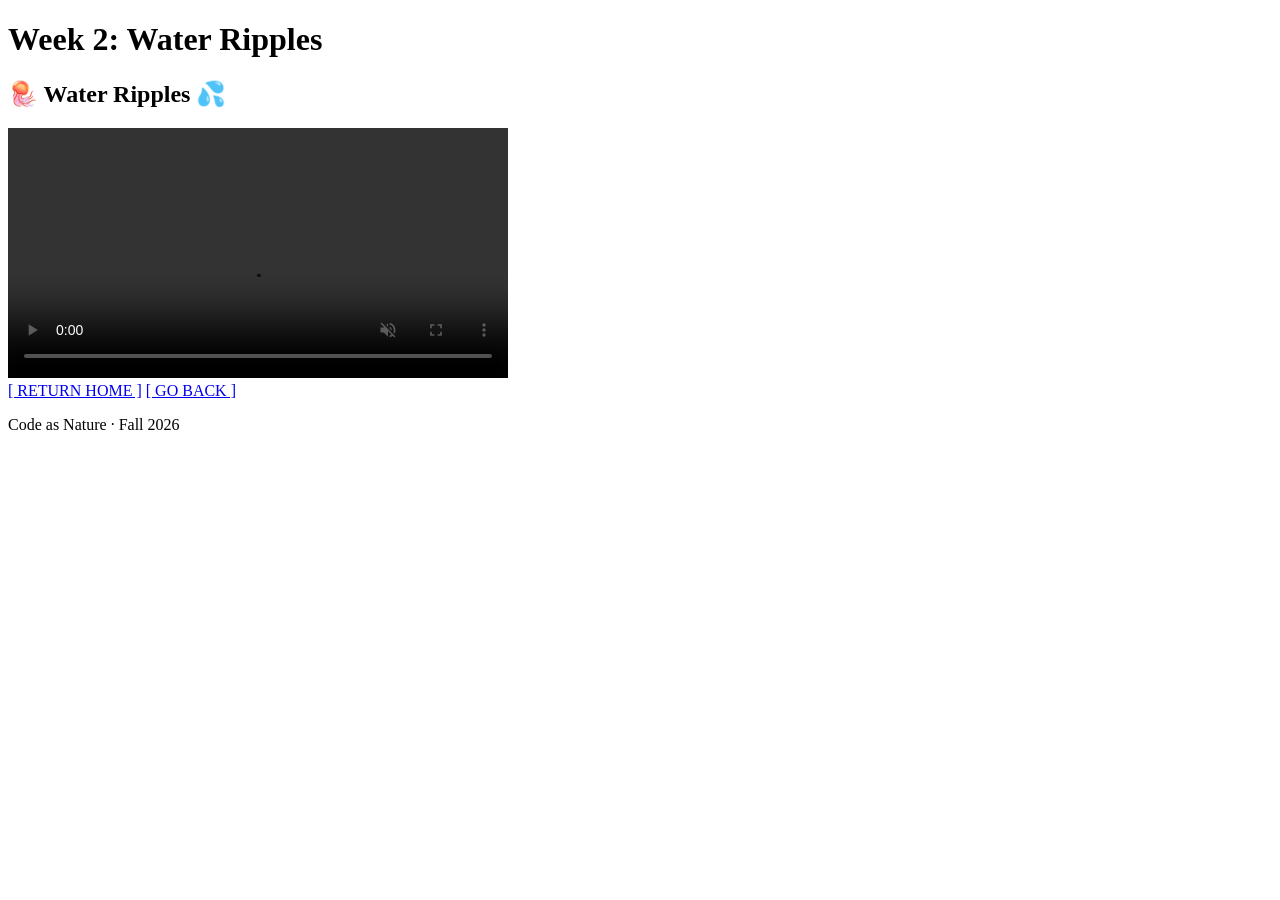
==== index.html @ c303b989 "Add files via upload" ====
<!DOCTYPE html>

<html lang="en">

<head>

  <meta charset="UTF-8">

  <meta name="viewport" content="width=device-width, initial-scale=1.0">

  <title>Week 2 - Water Ripples</title>

  <link rel="stylesheet" href="../style.css">

</head>

<body class="week-page">

  <h1>Week 2: Water Ripples</h1>

  <main class="project">

    <h2>🪼 Water Ripples 💦</h2>

    <div class="artwork">

      <video

        src="week2.mp4"

        controls

        autoplay

        loop

        muted

        playsinline

        style="width: 500px; max-width: 100%;"

      ></video>

    </div>

  </main>

  <footer>

    <nav class="page-nav">

      <a href="../index.html">[ RETURN HOME ]</a>

      <a href="javascript:history.back()">[ GO BACK ]</a>

    </nav>

    <p>Code as Nature · Fall 2026</p>

  </footer>

</body>

</html>
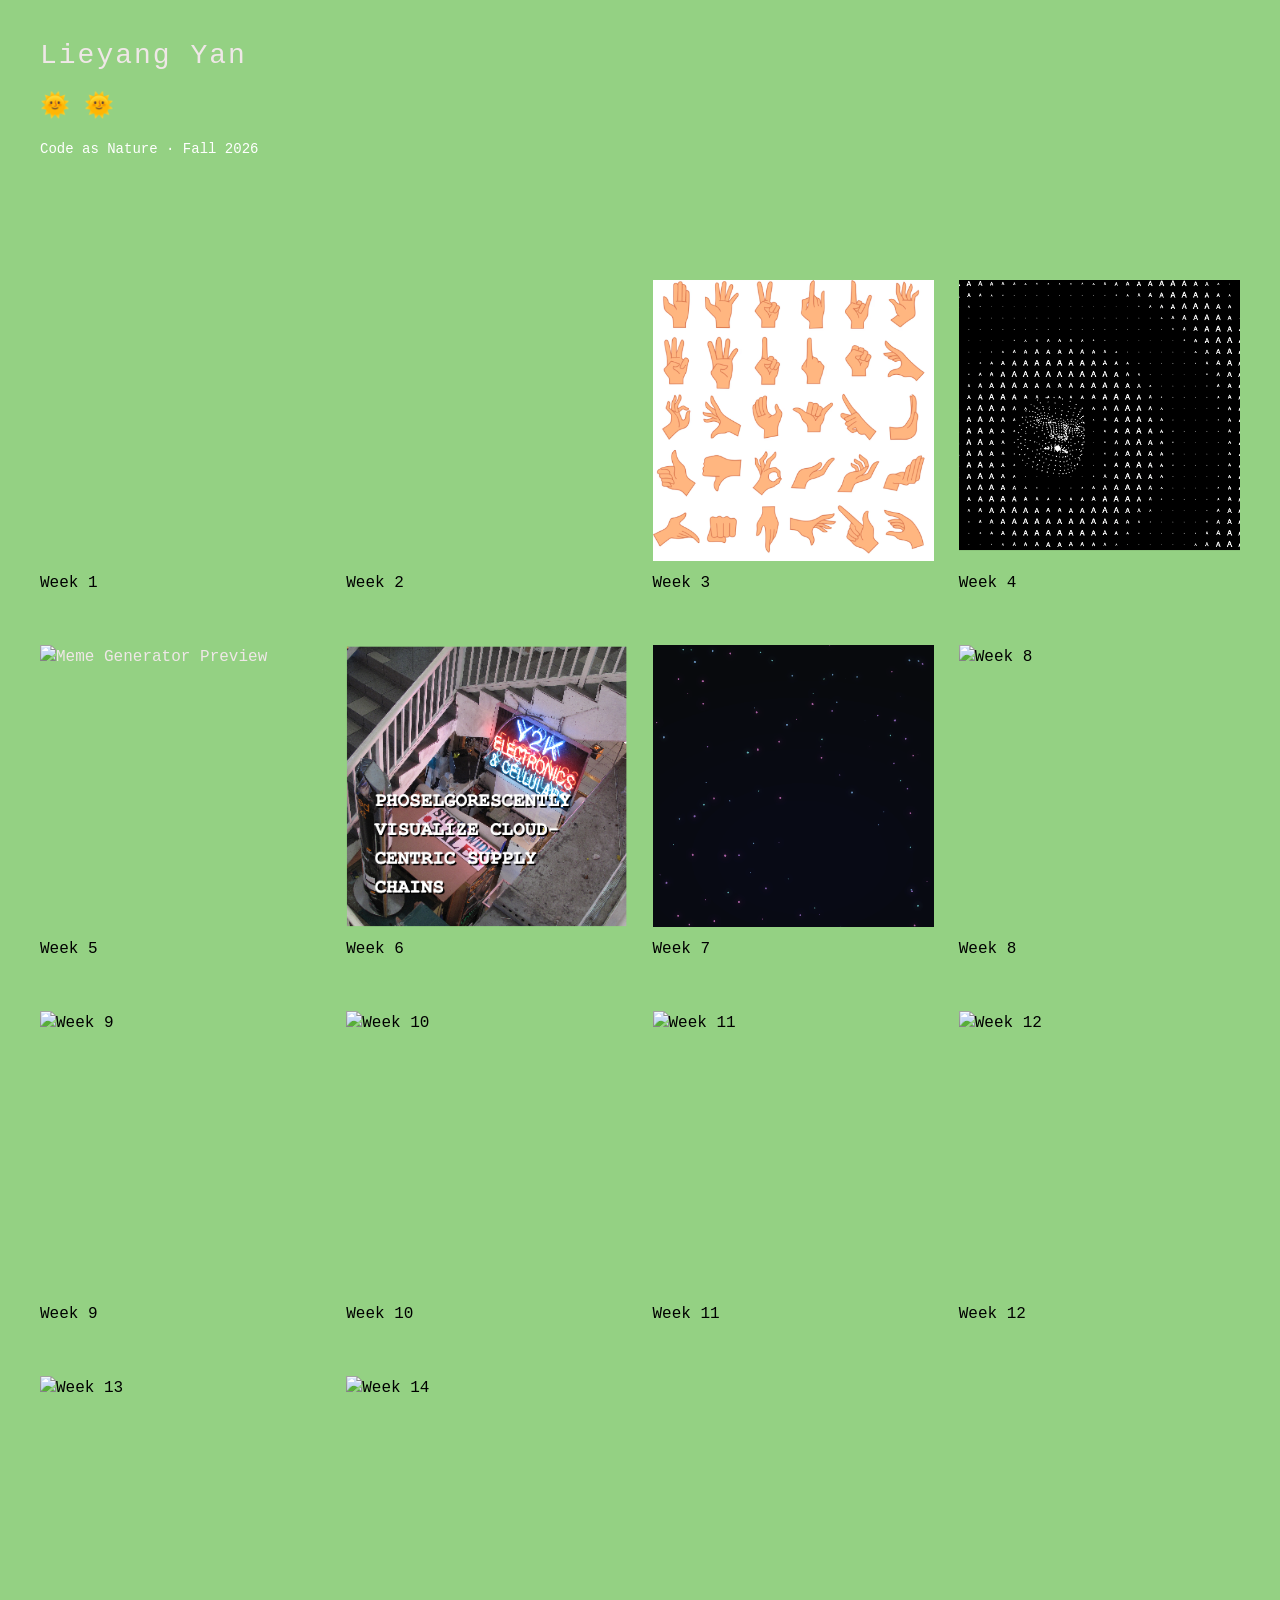
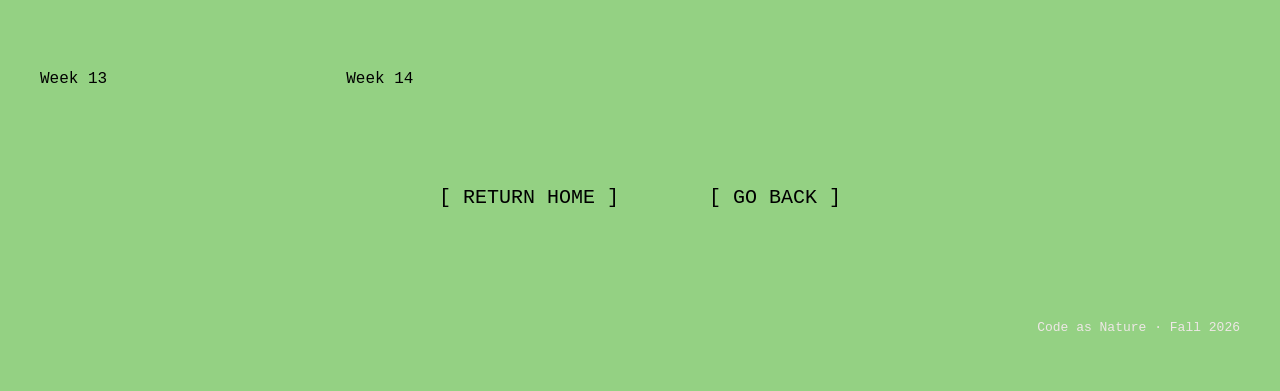
==== commit 8b36b663: "Add files via upload" ====
--- a/index.html
+++ b/index.html
@@ -1,65 +1,454 @@
 <!DOCTYPE html>
-
 <html lang="en">
 
 <head>
 
+  <!-- ========================================
+       PAGE SETTINGS
+       Information for the browser about this page
+  ======================================== -->
+
+  <!--
+  UTF-8 tells the browser how to read text characters correctly.
+  This allows characters such as ä, é, €, →, etc. to display properly.
+  -->
   <meta charset="UTF-8">
 
+  <!--
+  Makes the website resize correctly on different screen sizes,
+  including phones and tablets.
+  -->
   <meta name="viewport" content="width=device-width, initial-scale=1.0">
 
-  <title>Week 2 - Water Ripples</title>
-
-  <link rel="stylesheet" href="../style.css">
+  <!--
+  <title> is the name displayed in the browser tab.
+  It does not normally appear on the webpage itself.
+  -->
+  <title>Lieyang Yan · Fall 2026</title>
+
+  <!--
+  <link> connects this HTML page to another file.
+
+  href tells the browser WHERE that file is located.
+
+  Here we are loading style.css from the same folder as index.html.
+  This CSS file controls the visual appearance of the page.
+  -->
+  <link rel="stylesheet" href="style.css">
 
 </head>
 
-<body class="week-page">
-
-  <h1>Week 2: Water Ripples</h1>
-
-  <main class="project">
-
-    <h2>🪼 Water Ripples 💦</h2>
-
-    <div class="artwork">
-
-      <video
-
-        src="week2.mp4"
-
-        controls
-
-        autoplay
-
-        loop
-
-        muted
-
-        playsinline
-
-        style="width: 500px; max-width: 100%;"
-
-      ></video>
+
+<body>
+
+
+  <!-- ========================================
+       HEADER
+       <header> contains introductory information
+       at the beginning of the page.
+
+       It often contains a title, logo, description,
+       or navigation.
+  ======================================== -->
+<header class="home-header">
+
+  <div class="header-text">
+
+    <h1>Lieyang Yan</h1>
+
+    <h2>🌞 🌞</h2>
+
+    <p class="header-description">
+    Code as Nature · Fall 2026
+
+    </p>
+
+  </div>
+
+  <div id="flower-container"></div>
+
+</header>
+
+
+  <!-- ========================================
+       MAIN CONTENT
+
+       <main> contains the primary content of the page.
+
+       A page normally has one main section.
+  ======================================== -->
+
+  <main>
+
+
+    <!-- ========================================
+         WEEK GRID
+
+         <div> is a general container used to group
+         elements together.
+
+         class="week-grid" gives this container a name
+         that our CSS can use to style it as a grid.
+    ======================================== -->
+
+    <div class="week-grid">
+
+
+      <!-- ========================================
+           WEEK 1
+      ======================================== -->
+
+      <!--
+      <a> creates a link.
+
+      href means "hypertext reference."
+      It tells the browser WHERE to go when the link is clicked.
+
+      Here the browser:
+      1. enters the folder "week1"
+      2. opens the file "index.html"
+
+      class="week" does NOT control where the link goes.
+      It gives the element a name that CSS can use to style it.
+      -->
+
+      <a href="week1/index.html" class="week">
+
+
+        <!--
+        <iframe> displays another webpage INSIDE this webpage.
+
+        src tells the browser which page should appear inside it.
+
+        Here we are displaying week1/preview.html.
+
+        That preview page runs the Week 1 p5.js sketch, so this
+        grid square contains a live version of the sketch instead
+        of a saved image.
+
+        tabindex="-1" prevents the iframe from becoming part of
+        keyboard navigation.
+        -->
+
+        <iframe
+          src="week1/preview.html"
+          class="week-preview"
+          tabindex="-1">
+        </iframe>
+
+        <!-- <h2> is a secondary heading -->
+        <h2>Week 1</h2>
+
+      </a>
+
+
+      <!-- ========================================
+           WEEK 2
+      ======================================== -->
+
+      <a href="week2/index.html" class="week">
+
+  <video
+
+    class="week-preview"
+
+    src="week2/week2.mp4"
+
+    autoplay
+
+    muted
+
+    loop
+
+    playsinline>
+
+  </video>
+
+  <h2>Week 2</h2>
+
+</a>
+
+
+      <!-- ========================================
+           WEEK 3
+      ======================================== -->
+
+      <a href="week3/index.html" class="week">
+
+  <img
+
+src="week3/week3.png"
+
+    class="week-preview"
+
+    alt="Week 3"
+
+  >
+
+  <h2>Week 3</h2>
+
+</a>
+
+
+      <!-- ========================================
+           WEEK 4
+      ======================================== -->
+
+     <a href="week4/index.html" class="week">
+
+  <img
+
+    src="week4/preview.png"
+
+    class="week-preview"
+
+    alt="Week 4 FaceMesh"
+
+  >
+
+  <h2>Week 4</h2>
+
+</a>
+
+
+      <!-- ========================================
+           WEEK 5
+      ======================================== -->
+
+      <a href="week5/index.html" class="week">
+
+  <iframe
+
+    src="week5/preview.html"
+
+    class="week-preview"
+
+    title="Week 5 Meme Generator Preview"
+
+    loading="lazy"
+
+    tabindex="-1">
+
+  </iframe>
+
+  <h2>Week 5</h2>
+
+</a>
+
+
+      <!-- ========================================
+           WEEK 6
+      ======================================== -->
+
+      <a href="week6/index.html" class="week">
+
+  <img
+
+    src="week6/preview.png"
+
+    class="week-preview"
+
+    alt="Week 6"
+
+  >
+
+  <h2>Week 6</h2>
+
+</a>
+      <!-- ========================================
+           WEEK 7
+      ======================================== -->
+<a href="week7/index.html" class="week">
+
+  <img
+
+    src="week7/preview.png"
+
+    class="week-preview"
+
+    alt="Week 7"
+
+  >
+
+  <h2>Week 7</h2>
+
+</a>
+
+
+      <!-- ========================================
+           WEEK 8
+      ======================================== -->
+
+      <a href="week8/index.html" class="week">
+
+        <img src="images/week8.jpg" alt="Week 8">
+
+        <h2>Week 8</h2>
+
+      </a>
+
+
+      <!-- ========================================
+           WEEK 9
+      ======================================== -->
+
+      <a href="week9/index.html" class="week">
+
+        <img src="images/week9.jpg" alt="Week 9">
+
+        <h2>Week 9</h2>
+
+      </a>
+
+
+      <!-- ========================================
+           WEEK 10
+      ======================================== -->
+
+      <a href="week10/index.html" class="week">
+
+        <img src="images/week10.jpg" alt="Week 10">
+
+        <h2>Week 10</h2>
+
+      </a>
+
+
+      <!-- ========================================
+           WEEK 11
+      ======================================== -->
+
+      <a href="week11/index.html" class="week">
+
+        <img src="images/week11.jpg" alt="Week 11">
+
+        <h2>Week 11</h2>
+
+      </a>
+
+
+      <!-- ========================================
+           WEEK 12
+      ======================================== -->
+
+      <a href="week12/index.html" class="week">
+
+        <img src="images/week12.jpg" alt="Week 12">
+
+        <h2>Week 12</h2>
+
+      </a>
+
+
+      <!-- ========================================
+           WEEK 13
+      ======================================== -->
+
+      <a href="week13/index.html" class="week">
+
+        <img src="images/week13.jpg" alt="Week 13">
+
+        <h2>Week 13</h2>
+
+      </a>
+
+
+      <!-- ========================================
+           WEEK 14
+      ======================================== -->
+
+      <a href="week14/index.html" class="week">
+
+        <img src="images/week14.jpg" alt="Week 14">
+
+        <h2>Week 14</h2>
+
+      </a>
+
 
     </div>
 
   </main>
 
+
+  <!-- ========================================
+       NAVIGATION
+
+       <nav> groups links that help visitors move
+       around the website.
+
+       Navigation does NOT have to be at the bottom.
+
+       A <nav> could appear:
+       - inside the header
+       - above the main content
+       - in a sidebar
+       - at the bottom
+       - inside a footer
+
+       We are placing this navigation near the bottom
+       because we want these controls at the end of
+       every page.
+  ======================================== -->
+
+  <nav class="page-nav">
+
+
+    <!--
+    <a> creates a link.
+
+    href="index.html" tells the browser to open
+    the index.html file in the current folder.
+
+    Because this is already the homepage, this link
+    simply reloads the homepage.
+    -->
+
+    <a href="index.html">[ RETURN HOME ]</a>
+
+
+    <!--
+    This link uses JavaScript instead of a file path.
+
+    history.back() tells the browser to return to
+    the previous page in its browsing history.
+    -->
+
+    <a href="javascript:history.back()">[ GO BACK ]</a>
+
+
+  </nav>
+
+
+  <!-- ========================================
+       FOOTER
+
+       <footer> contains information that belongs
+       at the end of the page.
+
+       A footer is NOT the same thing as navigation.
+
+       Footers often contain:
+       - credits
+       - dates
+       - copyright information
+       - contact information
+       - additional links
+
+       A footer CAN contain navigation, but it
+       doesn't have to.
+  ======================================== -->
+
   <footer>
 
-    <nav class="page-nav">
-
-      <a href="../index.html">[ RETURN HOME ]</a>
-
-      <a href="javascript:history.back()">[ GO BACK ]</a>
-
-    </nav>
-
+    <!-- <p> creates a paragraph -->
     <p>Code as Nature · Fall 2026</p>
 
   </footer>
 
+<script src="https://cdn.jsdelivr.net/npm/p5@1.11.8/lib/p5.min.js"></script>
+
+<script src="flower.js"></script>
 </body>
 
 </html>
--- a/style.css
+++ b/style.css
@@ -0,0 +1,1013 @@
+/* ========================================
+   CUSTOM FONT
+
+   @font-face allows us to load a font file that is
+   stored inside our own website.
+
+   This section is currently commented out, so the
+   browser ignores it.
+
+   To use it:
+   1. Put a .woff2 font inside the "fonts" folder.
+   2. Replace MyFont.woff2 with its filename.
+   3. Remove the /* and * / surrounding this section.
+
+   font-family: The name we want to use for this font in our CSS
+   src: Where the actual font file is located
+======================================== */
+
+/*
+@font-face {
+
+  font-family: "MyFont";
+  src: url("fonts/MyFont.woff2") format("woff2");
+  font-weight: normal;
+  font-style: normal;
+}
+*/
+
+
+/* ========================================
+   GLOBAL
+
+   These rules affect the entire website.
+======================================== */
+
+
+/*
+* means ALL elements on the page.
+
+box-sizing: border-box makes width and height easier
+to understand because padding and borders are included
+inside the dimensions we specify.
+*/
+
+* {
+  box-sizing: border-box;
+}
+
+
+/*
+body represents the visible contents of the webpage.
+
+These properties establish the basic appearance that
+the rest of the website inherits.
+*/
+
+body {
+
+  /* Remove the browser's default margin */
+  margin: 0;
+
+  /* Page colors */
+  background: rgb(148, 209, 131);
+  color: rgb(239, 231, 231);
+
+  /*
+  font-family lists fonts in order of preference.
+
+  The browser first tries Courier New.
+  If it is unavailable, it tries Courier.
+  "monospace" is the final generic fallback.
+  */
+  font-family: "Courier New", Courier, monospace;
+
+  font-size: 16px;
+
+  /*
+  line-height controls the vertical distance
+  between lines of text.
+  */
+  line-height: 1.5;
+}
+
+
+/* ========================================
+   LINKS
+
+   <a> elements create links in HTML.
+======================================== */
+
+a {
+
+  /* Link text color */
+  color: black;
+
+  /* Remove the default underline */
+  text-decoration: none;
+}
+
+
+/*
+:hover applies these styles only while
+the mouse is positioned over the link.
+*/
+
+a:hover {
+  background: black;
+  color: white;
+}
+
+
+/* ========================================
+   HEADER
+
+   These styles apply to the <header>
+   section of our HTML.
+======================================== */
+
+header {
+
+  /*
+  padding creates space INSIDE an element,
+  between its content and its edges.
+  */
+  padding: 40px;
+}
+
+
+/*
+This specifically selects an <h1> that is
+inside a <header>.
+*/
+
+header h1 {
+
+  /* Remove the heading's default margin */
+  margin: 0;
+
+  font-size: 28px;
+  font-weight: normal;
+
+  /* Adds space between individual letters */
+  letter-spacing: 2px;
+}
+
+
+/*
+This selects paragraphs inside the header.
+*/
+
+header p {
+
+  /*
+  margin values go:
+  TOP RIGHT BOTTOM LEFT
+  */
+
+  margin: 10px 0 0 0;
+}
+
+
+/* ========================================
+   MAIN
+
+   <main> contains the primary content
+   of each page.
+======================================== */
+
+main {
+  padding: 40px;
+}
+
+
+/* ========================================
+   WEEK GRID
+
+   This controls the project grid on
+   the homepage.
+======================================== */
+
+.week-grid {
+
+  /*
+  display: grid turns this container into
+  a CSS Grid layout.
+  */
+
+  display: grid;
+
+  /*
+  Create 4 columns of equal width.
+
+  1fr means one fraction of the available space.
+
+  repeat(4, 1fr) therefore means:
+
+  1fr 1fr 1fr 1fr
+  */
+
+  grid-template-columns: repeat(4, 1fr);
+
+  /*
+  gap controls the space between grid items.
+
+  50px = vertical gap
+  25px = horizontal gap
+  */
+
+  gap: 50px 25px;
+}
+
+
+/* ========================================
+   INDIVIDUAL WEEK
+======================================== */
+
+.week {
+
+  /*
+  Makes the link behave like a block,
+  allowing it to contain the entire image
+  and title as one clickable area.
+  */
+
+  display: block;
+}
+
+
+/* ========================================
+   WEEK IMAGES
+
+   This selects <img> elements that are
+   inside an element with class="week".
+======================================== */
+
+.week img {
+
+  display: block;
+
+  /*
+  Fill the entire width of the grid cell.
+  */
+
+  width: 100%;
+
+  /*
+  Keep the image container square.
+
+  1 / 1 means:
+  width and height have the same proportion.
+  */
+
+  aspect-ratio: 1 / 1;
+
+  /*
+  Fill the square without stretching the image.
+  Parts of the image may be cropped.
+  */
+
+  object-fit: cover;
+}
+
+
+/* ========================================
+   LIVE WEEK PREVIEW
+
+   Week 1 uses an <iframe> instead of an image.
+
+   The iframe loads preview.html, which runs
+   the actual p5.js sketch inside the grid.
+======================================== */
+
+.week-preview {
+
+  width: 100%;
+
+  /* Make the preview square */
+  aspect-ratio: 1 / 1;
+
+  /* Remove the iframe's default border */
+  border: none;
+
+  display: block;
+
+  /*
+  Ignore mouse interaction inside the iframe.
+
+  This allows the entire grid item to remain
+  clickable instead of the miniature sketch
+  capturing the mouse.
+  */
+
+  pointer-events: none;
+}
+
+/* ========================================
+   SKETCH PREVIEW PAGE
+======================================== */
+
+.preview-page {
+  margin: 0;
+  padding: 0;
+
+  width: 100vw;
+  height: 100vh;
+
+  overflow: hidden;
+
+  display: flex;
+  justify-content: center;
+  align-items: center;
+}
+
+.preview-page canvas {
+  display: block;
+}
+
+/* ========================================
+   WEEK TITLES
+======================================== */
+
+.week h2 { 
+
+  margin: 10px 0 0 0;
+
+  font-size: 16px;
+  font-weight: normal;
+}
+video {
+
+    width: 500px;
+
+    max-width: 100%;
+
+    border: 1px solid silver;
+
+    border-radius: 20px;
+}
+
+footer {
+
+    text-align: right;
+
+}
+
+
+/* ========================================
+   WEEK HOVER EFFECTS
+======================================== */
+
+
+/*
+The week itself should remain transparent
+when hovered.
+*/
+
+.week:hover {
+  background: transparent;
+}
+
+
+/*
+Fade the image when the mouse is over
+the week project.
+*/
+
+.week:hover img {
+  opacity: 0.5;
+}
+
+
+/*
+Change the title to white text on black
+when the week is hovered.
+*/
+
+.week:hover h2 {
+
+  background: black;
+  color: white;
+
+  /*
+  inline-block makes the black background
+  only as wide as the text instead of
+  filling the entire grid cell.
+  */
+
+  display: inline-block;
+}
+
+
+/* ========================================
+   FOOTER
+
+   Controls the appearance of the <footer>.
+
+   The footer contains information belonging
+   at the end of the page, such as credits,
+   dates, copyright, or additional links.
+
+   It is separate from our navigation.
+======================================== */
+
+footer {
+
+  padding: 40px;
+
+  font-size: 13px;
+}
+
+
+/* ========================================
+   PAGE NAVIGATION
+
+   .page-nav styles any HTML element with
+   class="page-nav".
+
+   In our HTML we use:
+
+   <nav class="page-nav">
+
+   Navigation can appear anywhere on a webpage.
+   We happen to place ours near the bottom.
+======================================== */
+
+.page-nav {
+
+  /*
+  Flexbox arranges the navigation links
+  next to each other.
+  */
+
+  display: flex;
+
+  /* Center them horizontally */
+  justify-content: center;
+
+  /* Space between the links */
+  gap: 80px;
+
+  /* Space around the navigation */
+  padding: 50px 20px;
+
+  font-size: 20px;
+}
+
+
+/*
+Add a little internal space around
+each navigation link.
+*/
+
+.page-nav a {
+  padding: 2px 5px;
+}
+
+
+/* ========================================
+   404 PAGE
+
+   These styles are specific to elements
+   used by 404.html.
+======================================== */
+
+
+/*
+.error-page means:
+
+Any HTML element with:
+
+class="error-page"
+
+In 404.html this class is attached to <body>.
+*/
+
+.error-page {
+
+  /*
+  Hide anything that extends beyond the
+  page horizontally.
+  */
+
+  overflow-x: hidden;
+}
+
+
+/* ========================================
+   ERROR CONTAINER
+======================================== */
+
+.error-container {
+
+  /*
+  100vh means 100% of the viewport height.
+
+  The container will therefore be at least
+  as tall as the browser window.
+  */
+
+  min-height: 100vh;
+
+  /*
+  Flexbox is used here to position the
+  contents of the error page.
+  */
+
+  display: flex;
+
+  /*
+  Stack the elements vertically instead
+  of horizontally.
+  */
+
+  flex-direction: column;
+
+  /* Center horizontally */
+  align-items: center;
+
+  /* Center vertically */
+  justify-content: center;
+
+  padding: 40px;
+}
+
+
+/* ========================================
+   ASCII IMAGE
+
+   This styles the <pre class="ascii">
+   element in 404.html.
+======================================== */
+
+.ascii {
+
+  margin: 0;
+
+  /*
+  ASCII art requires a monospace font because
+  every character needs to occupy the same width.
+  */
+
+  font-family: "Courier New", Courier, monospace;
+
+  /*
+  clamp() creates a responsive value.
+
+  5px = smallest allowed size
+  0.72vw = preferred size based on window width
+  12px = largest allowed size
+  */
+
+  font-size: clamp(5px, 0.72vw, 12px);
+
+  line-height: 1.15;
+
+  /*
+  Preserve all spaces and line breaks.
+
+  This is essential for ASCII art.
+  */
+
+  white-space: pre;
+
+  /*
+  Disable special font combinations that could
+  change the spacing between ASCII characters.
+  */
+
+  font-variant-ligatures: none;
+
+  letter-spacing: 0;
+
+  /*
+  Slightly compress the ASCII art horizontally.
+  */
+
+  transform: scaleX(0.9);
+
+  /*
+  Scale from the center instead of one side.
+  */
+
+  transform-origin: center;
+}
+
+
+/* ========================================
+   ERROR MESSAGE
+======================================== */
+
+.error-message {
+
+  margin-top: 80px;
+
+  text-align: center;
+}
+
+
+.error-message h1 {
+
+  margin: 0;
+
+  font-size: 26px;
+  font-weight: normal;
+
+  letter-spacing: 2px;
+}
+
+
+.error-message p {
+
+  margin-top: 45px;
+
+  line-height: 1.7;
+}
+
+
+/* ========================================
+   RESPONSIVE DESIGN: TABLET
+
+   @media allows CSS rules to change depending
+   on the size of the browser window.
+
+   These rules activate when the browser
+   becomes 900px wide or smaller.
+======================================== */
+
+@media (max-width: 900px) {
+
+  /*
+  Change the homepage from four columns
+  to two columns.
+  */
+
+  .week-grid {
+    grid-template-columns: repeat(2, 1fr);
+  }
+
+}
+
+
+/* ========================================
+   RESPONSIVE DESIGN: PHONE
+
+   These rules activate when the browser
+   becomes 500px wide or smaller.
+======================================== */
+
+@media (max-width: 500px) {
+
+
+  /*
+  Reduce the amount of empty space around
+  major sections on small screens.
+  */
+
+  header,
+  main,
+  footer {
+    padding: 20px;
+  }
+
+
+  /*
+  Change the homepage grid to one column.
+  */
+
+  .week-grid {
+    grid-template-columns: 1fr;
+  }
+
+
+  /* Reduce spacing around the error page */
+
+  .error-container {
+    padding: 20px;
+  }
+
+
+  /*
+  Stack navigation links vertically instead
+  of placing them next to each other.
+  */
+
+  .page-nav {
+    flex-direction: column;
+    align-items: center;
+    gap: 15px;
+  }
+
+}
+.meme {
+  position: relative;
+  width: 400px;
+  height: 400px;
+  overflow: hidden;
+}
+
+.meme-image {
+  width: 100%;
+  height: 100%;
+  object-fit: cover;
+}
+
+.meme-text {
+  position: absolute;
+  bottom: 30px;
+  left: 50%;
+  transform: translateX(-50%);
+  width: 80%;
+  margin: 0;
+
+  color: white;
+  font-size: 24px;
+  font-weight: bold;
+  text-align: left;
+  text-transform: uppercase;
+
+  text-shadow: 2px 2px 0 black;
+}
+
+button {
+  background-color: white;
+  font-family: inherit;
+  font-size: 20px;
+  padding: 10px 20px;
+}
+#meme-database {
+  display: grid;
+  grid-template-columns: repeat(auto-fit, minmax(300px, 1fr));
+  gap: 20px;
+}
+
+#meme-database .meme {
+  width: 100%;
+  height: auto;
+  aspect-ratio: 1 / 1;
+  min-width: 0;
+}
+
+
+
+footer {
+
+    text-align: right;
+
+}
+
+/* WEEKLY PROJECT PAGES */
+
+.week-page {
+
+  background-color: #94cc80;
+
+  min-height: 100vh;
+
+  margin: 0;
+
+  padding: 35px;
+
+  box-sizing: border-box;
+
+  display: flex;
+
+  flex-direction: column;
+
+  font-family: "Courier New", monospace;
+
+}
+
+/* Week title */
+
+.week-page h1 {
+
+  color: #f5f5f5;
+
+  font-size: 24px;
+
+  font-weight: normal;
+
+  letter-spacing: 3px;
+
+  margin: 0;
+
+}
+
+/* Project section */
+
+.project {
+
+  margin-top: 95px;
+
+}
+
+.project h2 {
+
+  color: #f5f5f5;
+
+  font-size: 21px;
+
+  margin-bottom: 22px;
+
+}
+
+/* Artwork */
+
+.artwork {
+
+  display: block;
+
+}
+
+/* Navigation */
+
+.week-page footer {
+
+  margin-top: auto;
+
+  text-align: center;
+
+  padding-top: 60px;
+
+  padding-bottom: 15px;
+
+}
+
+.week-page footer a {
+
+  color: #111;
+
+  text-decoration: none;
+
+  margin: 0 35px;
+
+  font-size: 16px;
+
+}
+
+.week-page footer a:hover {
+
+  text-decoration: underline;
+
+}
+
+/* ========================================
+
+   HOMEPAGE GENERATIVE FLOWER
+
+======================================== */
+
+.home-header {
+
+  display: flex;
+
+  justify-content: space-between;
+
+  align-items: center;
+
+  min-height: 300px;
+
+  gap: 30px;
+
+}
+
+.header-text {
+
+  flex: 1;
+
+}
+
+.header-description {
+
+  margin-top: 30px;
+
+  font-size: 14px;
+
+  line-height: 1.8;
+
+  color: white;
+
+}
+
+#flower-container {
+
+  width: 300px;
+
+  height: 300px;
+
+  flex-shrink: 0;
+
+}
+
+#flower-container canvas {
+
+  display: block;
+
+}
+
+@media (max-width: 700px) {
+
+  .home-header {
+
+    flex-direction: column;
+
+    align-items: flex-start;
+
+  }
+
+  #flower-container {
+
+    align-self: center;
+
+  }
+
+}
+/* Make the garden stretch across the header */
+
+.home-header {
+
+  position: relative;
+
+  min-height: 300px;
+
+  overflow: hidden;
+
+}
+
+.header-text {
+
+  position: relative;
+
+  z-index: 2;
+
+}
+
+#flower-container {
+
+  position: absolute;
+
+  top: -30px;
+
+  left: 0;
+
+  width: 100%;
+
+  height: 300px;
+
+  z-index: 1;
+
+  pointer-events: none;
+
+}
+#flower-container canvas {
+
+  display: block;
+
+  width: 100% !important;
+
+  height: 100% !important;
+
+}
+
+/* Reduce empty space above homepage header */
+
+.home-header {
+
+  margin-top: 0;
+
+  padding-top: 0;
+
+  min-height: 240px;
+
+  align-items: flex-start;
+
+}
+
+.home-header .header-text {
+
+  margin-top: 0;
+
+}
+
+.home-header h1 {
+
+  margin-top: 0;
+
+}
+/* Reduce spacing around the sun emojis */
+
+.home-header .header-text h1 {
+
+  margin-bottom: 12px;
+
+}
+
+.home-header .header-text h2 {
+
+  margin-top: 0;
+
+  margin-bottom: 12px;
+
+}
+
+.home-header .header-description {
+
+  margin-top: 0;
+
+}
+.home-header .header-text {
+
+  transform: translateY(35px);
+
+}
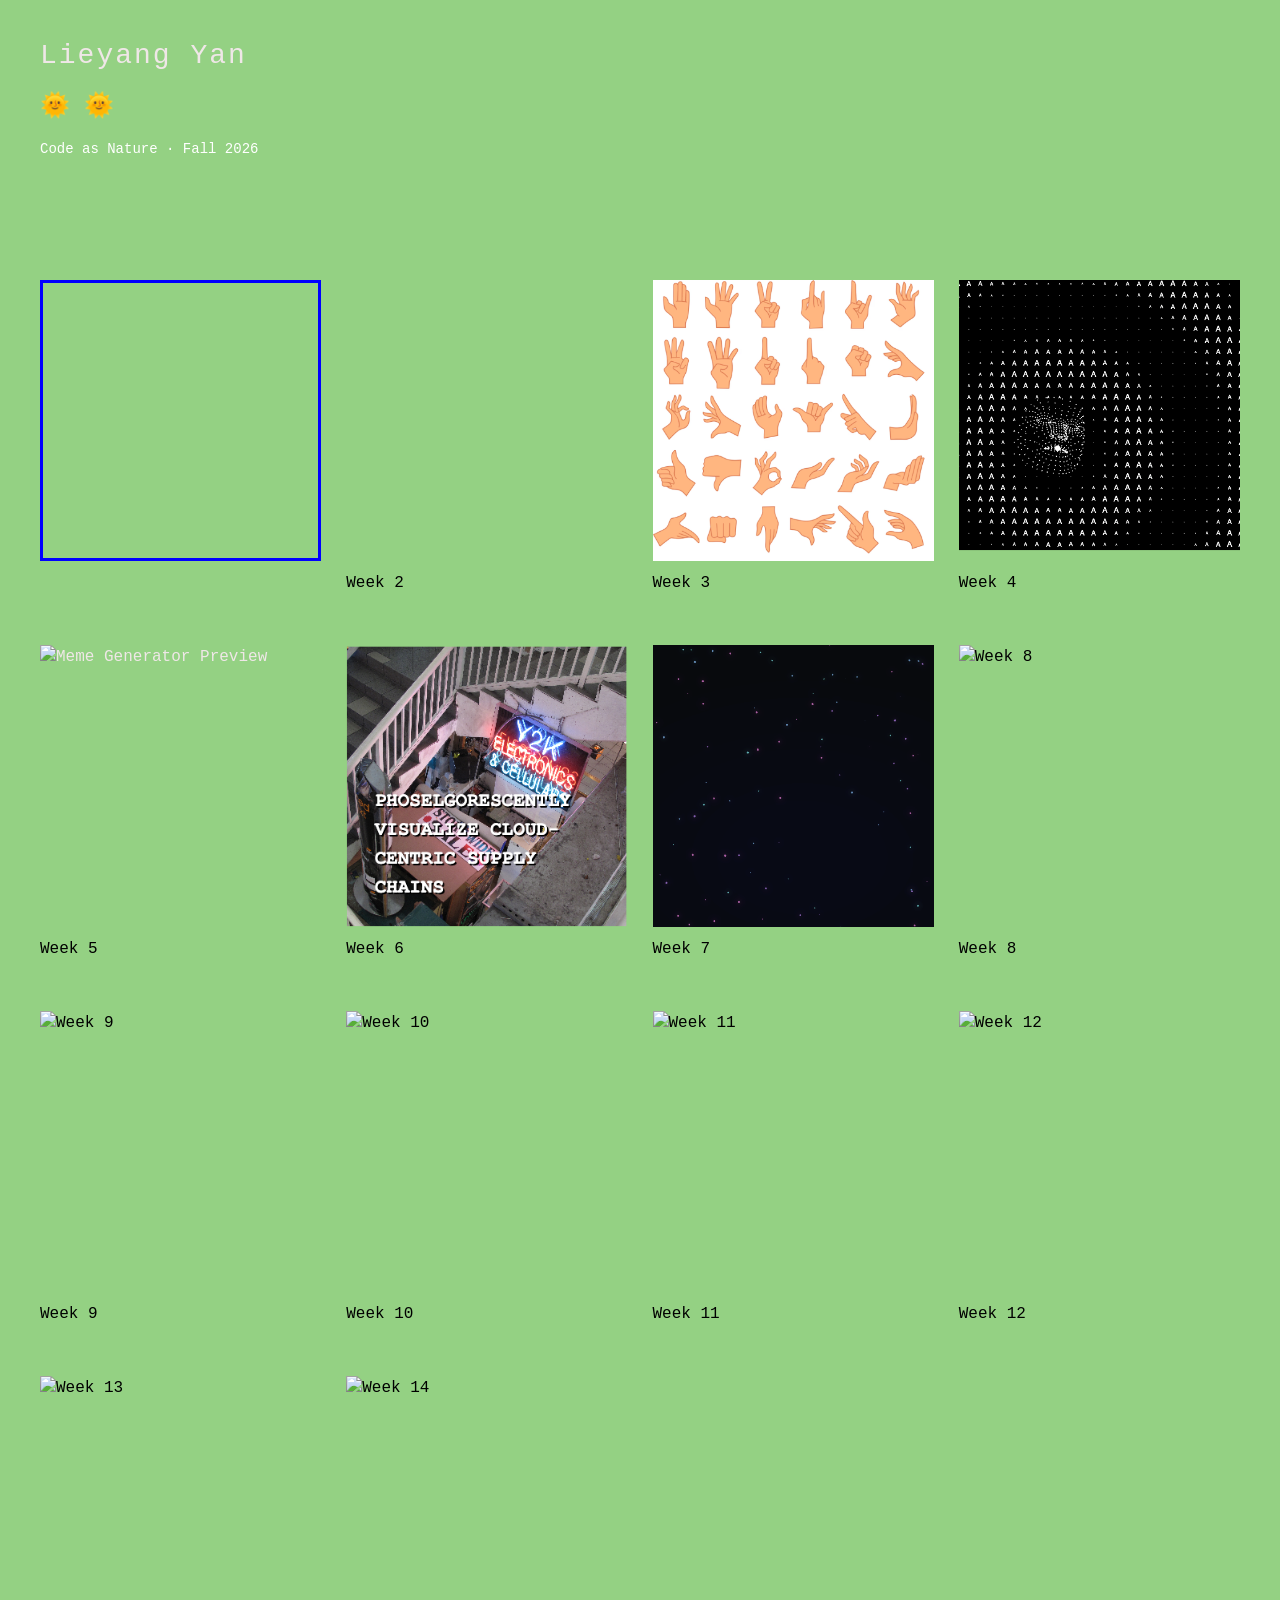
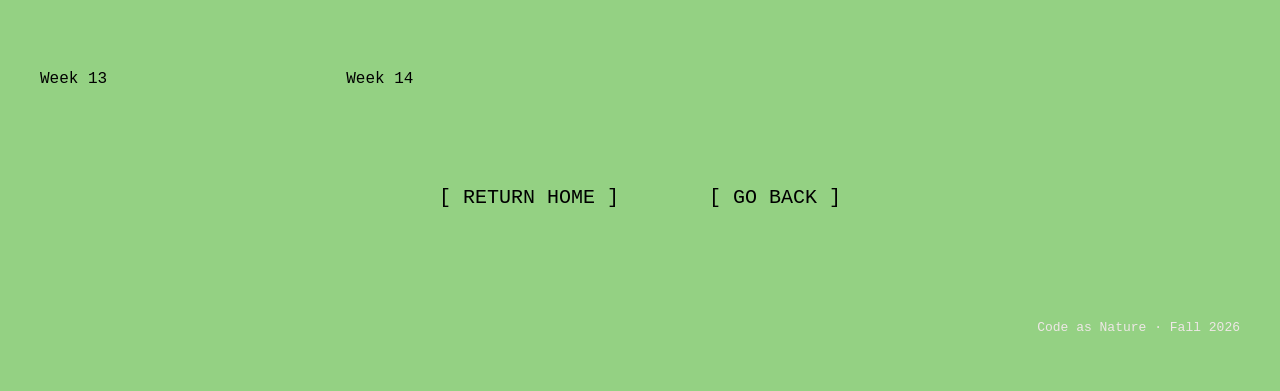
==== commit b4a16976: "Update website" ====
--- a/index.html
+++ b/index.html
@@ -131,15 +131,16 @@
         -->
 
         <iframe
-          src="week1/preview.html"
-          class="week-preview"
-          tabindex="-1">
-        </iframe>
-
-        <!-- <h2> is a secondary heading -->
-        <h2>Week 1</h2>
-
-      </a>
+
+  src="week1/preview.html"
+
+  class="week-preview"
+
+  style="background: red; border: 3px solid blue;"
+
+  tabindex="-1">
+
+</iframe>
 
 
       <!-- ========================================
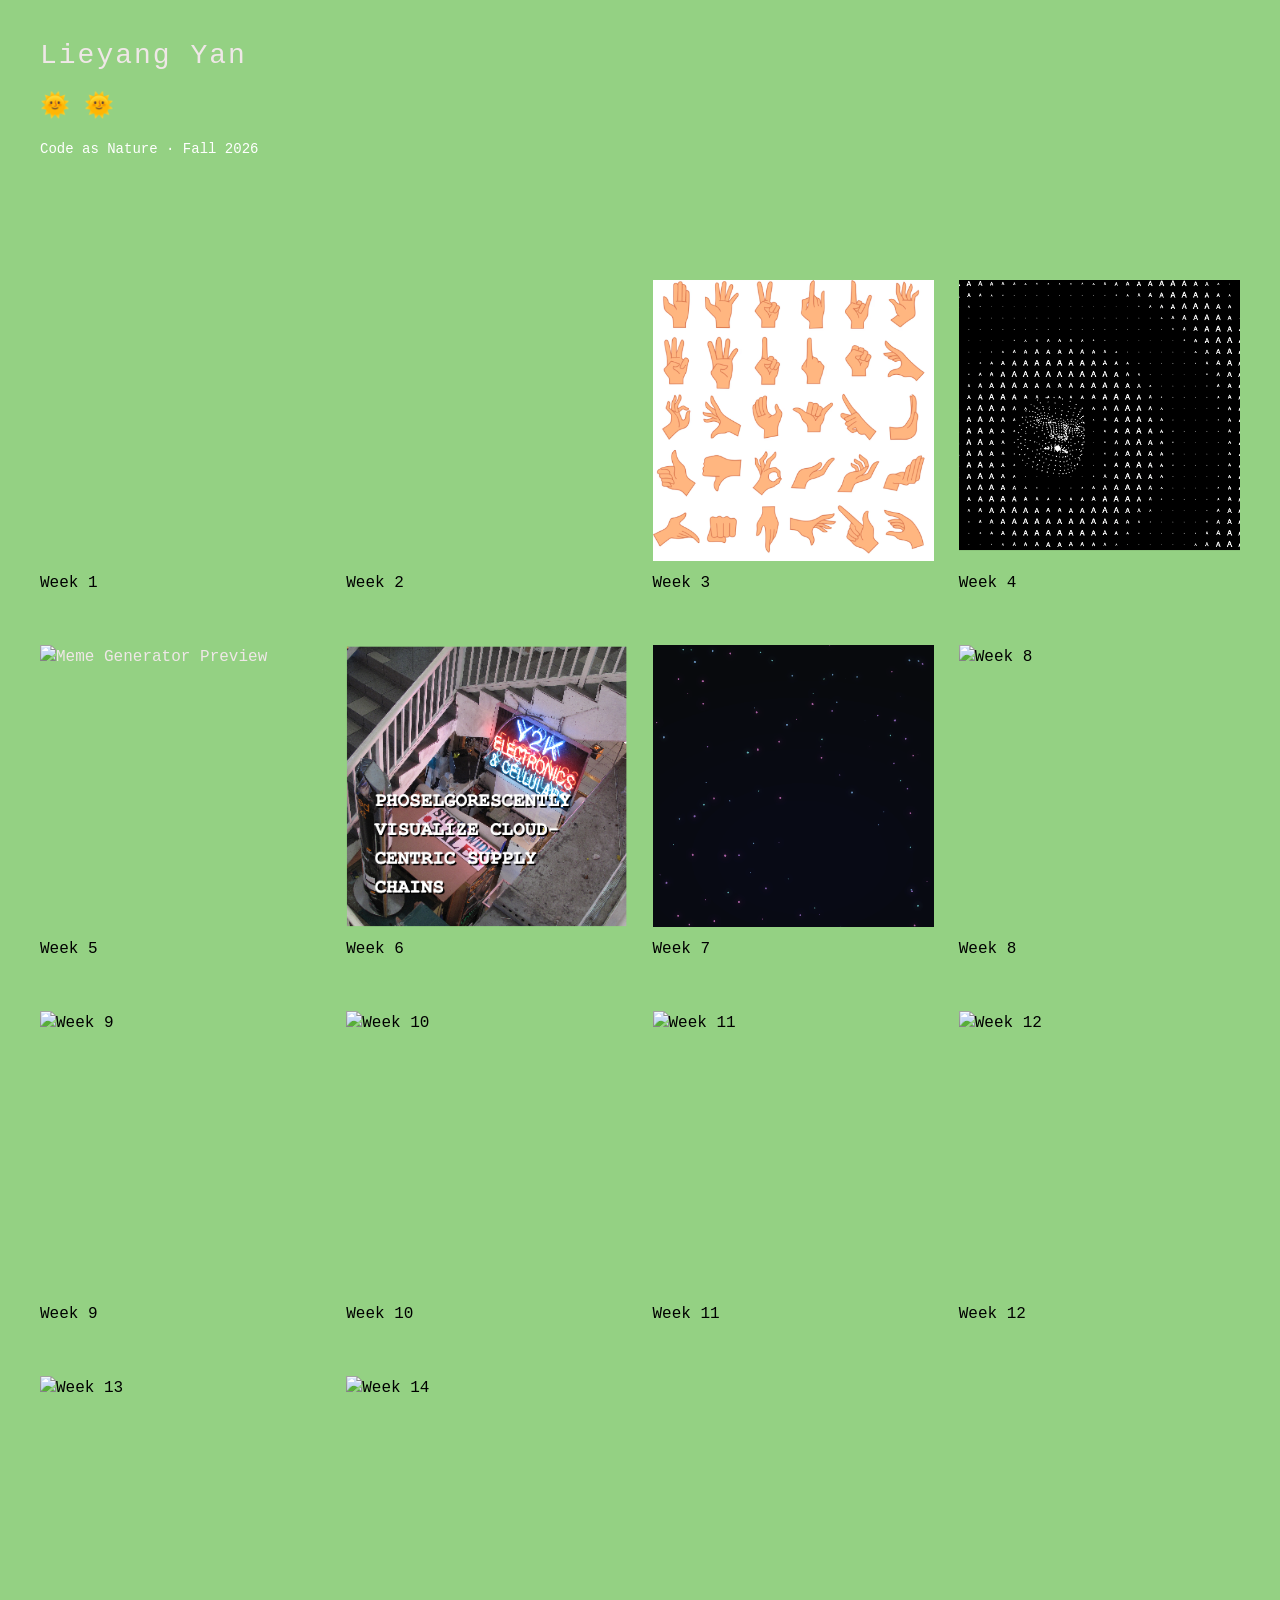
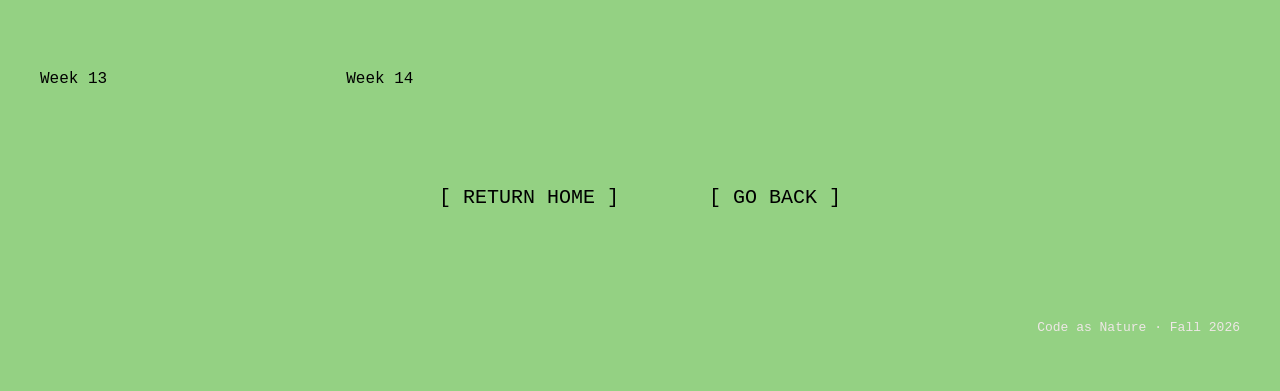
==== commit d95dcff2: "updates" ====
--- a/index.html
+++ b/index.html
@@ -131,16 +131,15 @@
         -->
 
         <iframe
-
-  src="week1/preview.html"
-
-  class="week-preview"
-
-  style="background: red; border: 3px solid blue;"
-
-  tabindex="-1">
-
-</iframe>
+          src="week1/preview.html"
+          class="week-preview"
+          tabindex="-1">
+        </iframe>
+
+        <!-- <h2> is a secondary heading -->
+        <h2>Week 1</h2>
+
+      </a>
 
 
       <!-- ========================================
